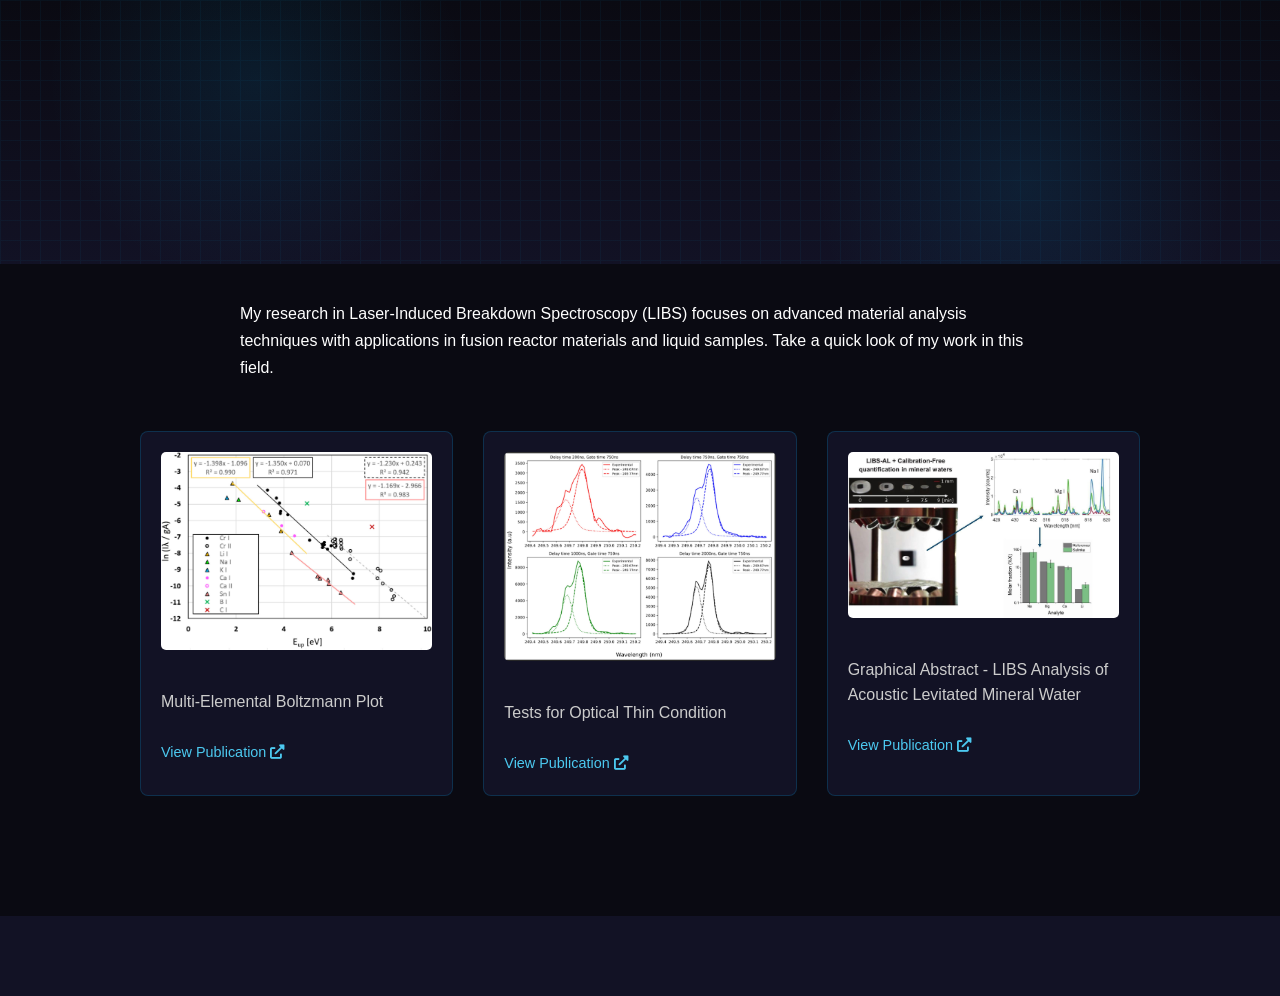
==== laser-spectroscopy.html @ bffec76e "added researchpage" ====
<!DOCTYPE html>
<html lang="en">
<head>
    <meta charset="UTF-8">
    <meta name="viewport" content="width=device-width, initial-scale=1.0">
    <title>Sanath Shetty | Laser Spectroscopy Research</title>
    <style>
        :root {
            --primary-bg: #0a0a12;
            --secondary-bg: #121225;
            --accent-blue: #00a8e8;
            --accent-light: #4cc9f0;
            --text-primary: #ffffff;
            --text-secondary: #cccccc;
        }
        
        body {
            font-family: 'Segoe UI', Tahoma, Geneva, Verdana, sans-serif;
            background-color: var(--primary-bg);
            color: var(--text-primary);
            margin: 0;
            padding: 0;
            line-height: 1.6;
        }
        
        .container {
            max-width: 1000px;
            margin: 0 auto;
            padding: 20px;
        }
        
        header {
            padding: 60px 20px 40px;
            text-align: center;
            position: relative;
            overflow: hidden;
        }
        
        .hero-bg {
            position: absolute;
            top: 0;
            left: 0;
            width: 100%;
            height: 100%;
            background: 
                radial-gradient(circle at 20% 30%, rgba(0, 168, 232, 0.1) 0%, transparent 20%),
                radial-gradient(circle at 80% 70%, rgba(0, 168, 232, 0.1) 0%, transparent 20%),
                linear-gradient(to bottom, var(--primary-bg), var(--secondary-bg));
            z-index: 1;
        }
        
        .circuit-overlay {
            position: absolute;
            top: 0;
            left: 0;
            width: 100%;
            height: 100%;
            opacity: 0.05;
            background-image: 
                linear-gradient(to right, var(--accent-blue) 1px, transparent 1px),
                linear-gradient(to bottom, var(--accent-blue) 1px, transparent 1px);
            background-size: 20px 20px;
            pointer-events: none;
            z-index: 1;
        }
        
        h1 {
            font-size: 2.5rem;
            margin: 0 0 20px;
            color: var(--accent-blue);
            text-shadow: 0 0 15px rgba(0, 168, 232, 0.5);
            line-height: 1.2;
            position: relative;
        }
        
        .back-link {
            display: inline-block;
            margin-bottom: 30px;
            color: var(--accent-light);
            text-decoration: none;
            transition: color 0.3s;
        }
        
        .back-link:hover {
            color: var(--accent-blue);
        }
        
        .gallery {
            display: grid;
            grid-template-columns: repeat(auto-fit, minmax(300px, 1fr));
            gap: 30px;
            margin: 50px 0;
        }
        
        .gallery-item {
            background-color: var(--secondary-bg);
            padding: 20px;
            border-radius: 8px;
            transition: transform 0.3s ease;
            border: 1px solid rgba(0, 168, 232, 0.2);
        }
        
        .gallery-item:hover {
            transform: translateY(-5px);
            box-shadow: 0 10px 20px rgba(0, 168, 232, 0.1);
            border-color: var(--accent-blue);
        }
        
        .gallery-img {
            width: 100%;
            height: auto;
            border-radius: 5px;
            margin-bottom: 15px;
            transition: opacity 0.3s;
        }
        
        .gallery-img:hover {
            opacity: 0.9;
        }
        
        .gallery-caption {
            font-size: 1rem;
            color: var(--text-secondary);
        }
        
        .pub-link {
            color: var(--accent-light);
            text-decoration: none;
            font-size: 0.9rem;
            display: inline-block;
            margin-top: 10px;
            transition: color 0.3s;
        }
        
        .pub-link:hover {
            color: var(--accent-blue);
            text-decoration: underline;
        }
        
        .description {
            max-width: 800px;
            margin: 0 auto 50px;
            line-height: 1.7;
        }
        
        footer {
            text-align: center;
            padding: 40px 20px;
            background-color: var(--secondary-bg);
            margin-top: 50px;
        }
        
        @media (max-width: 768px) {
            h1 {
                font-size: 2rem;
            }
            
            .gallery {
                grid-template-columns: 1fr;
            }
        }
    </style>
    <link rel="stylesheet" href="https://cdnjs.cloudflare.com/ajax/libs/font-awesome/6.0.0-beta3/css/all.min.css">
</head>
<body>
    <header>
        <div class="hero-bg"></div>
        <div class="circuit-overlay"></div>
        <div class="container">
            <a href="index.html" class="back-link"><i class="fas fa-arrow-left"></i> Back to Main Page</a>
            <h1>Laser Spectroscopy Research</h1>
        </div>
    </header>
    
    <main class="container">
        <div class="description">
            <p>My research in Laser-Induced Breakdown Spectroscopy (LIBS) focuses on advanced material analysis techniques with applications in fusion reactor materials and liquid samples. Take a quick look of my work in this field.</p>
        </div>
        
        <div class="gallery">
            <div class="gallery-item">
                <a href="https://doi.org/10.1016/j.nme.2023.101547" target="_blank" rel="noopener noreferrer">
                    <img src="images/BP_screws.jpg" alt="LIBS Research Image 1" class="gallery-img">
                </a>
                <p class="gallery-caption">Multi-Elemental Boltzmann Plot</p>
                <a href="https://doi.org/10.1016/j.nme.2023.101547" class="pub-link" target="_blank" rel="noopener noreferrer">
                    View Publication <i class="fas fa-external-link-alt"></i>
                </a>
            </div>
            
            <div class="gallery-item">
                <a href="https://doi.org/10.1016/j.sab.2025.107218" target="_blank" rel="noopener noreferrer">
                    <img src="images/opticalThin.jpg" alt="LIBS Research Image 2" class="gallery-img">
                </a>
                <p class="gallery-caption">Tests for Optical Thin Condition</p>
                <a href="https://doi.org/10.1016/j.sab.2025.107218" class="pub-link" target="_blank" rel="noopener noreferrer">
                    View Publication <i class="fas fa-external-link-alt"></i>
                </a>
            </div>
            
            <div class="gallery-item">
                <a href="https://doi.org/10.1016/j.sab.2025.107286" target="_blank" rel="noopener noreferrer">
                    <img src="images/graphic_abs_minlev.jpg" alt="LIBS Research Image 3" class="gallery-img">
                </a>
                <p class="gallery-caption">Graphical Abstract - LIBS Analysis of Acoustic Levitated Mineral Water</p>
                <a href="https://doi.org/10.1016/j.sab.2025.107286" class="pub-link" target="_blank" rel="noopener noreferrer">
                    View Publication <i class="fas fa-external-link-alt"></i>
                </a>
            </div>
        </div>
    </main>
    
    <footer>
        
    </footer>
</body>
</html>
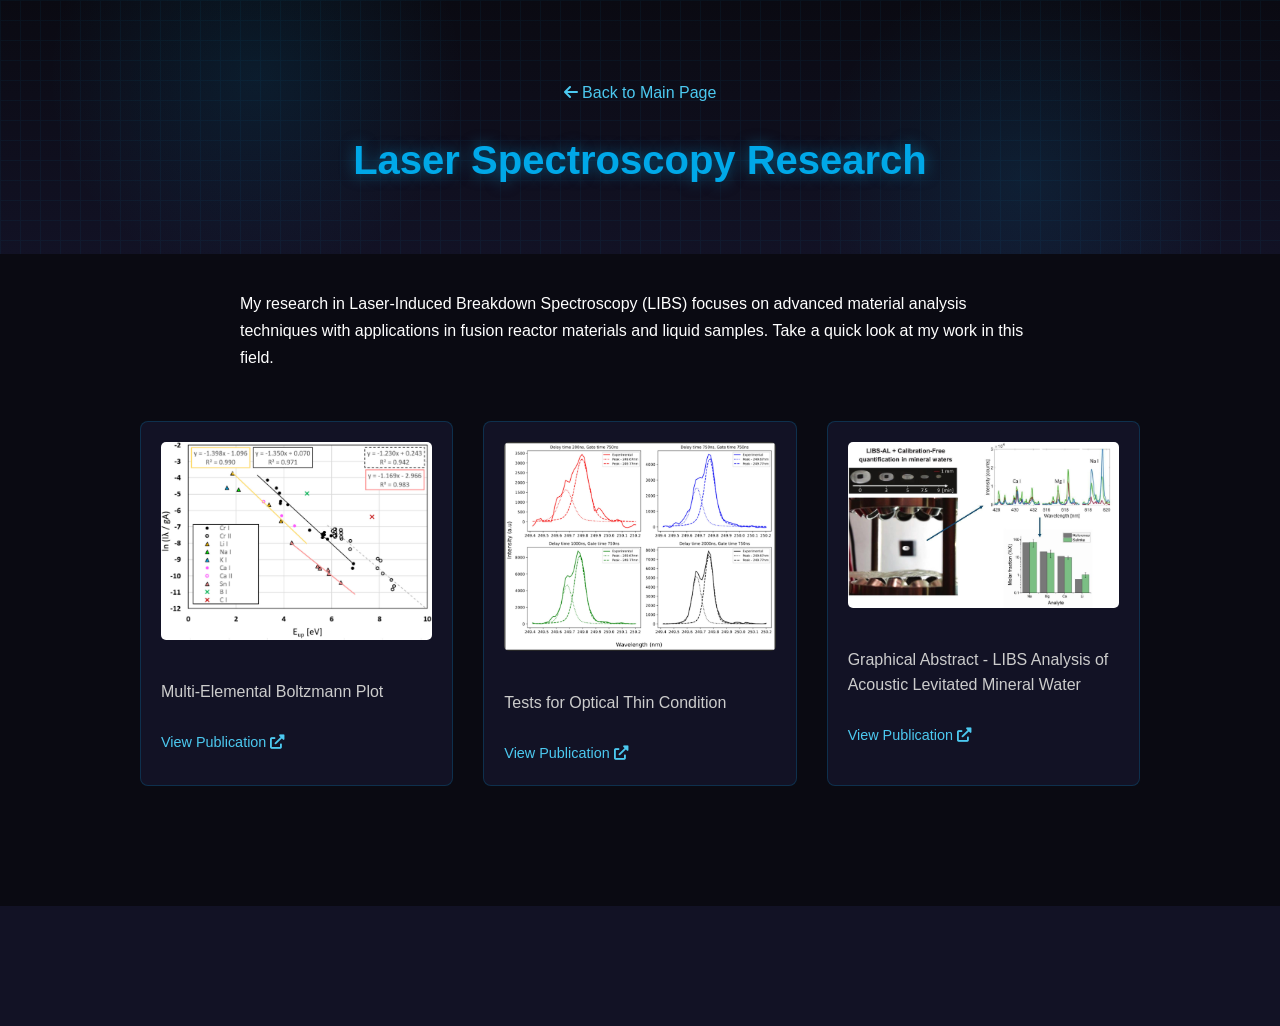
==== commit 95772dba: "added pic.html" ====
--- a/laser-spectroscopy.html
+++ b/laser-spectroscopy.html
@@ -13,7 +13,7 @@
             --text-primary: #ffffff;
             --text-secondary: #cccccc;
         }
-        
+
         body {
             font-family: 'Segoe UI', Tahoma, Geneva, Verdana, sans-serif;
             background-color: var(--primary-bg);
@@ -22,20 +22,20 @@
             padding: 0;
             line-height: 1.6;
         }
-        
+
         .container {
             max-width: 1000px;
             margin: 0 auto;
             padding: 20px;
         }
-        
+
         header {
             padding: 60px 20px 40px;
             text-align: center;
             position: relative;
             overflow: hidden;
         }
-        
+
         .hero-bg {
             position: absolute;
             top: 0;
@@ -48,7 +48,7 @@
                 linear-gradient(to bottom, var(--primary-bg), var(--secondary-bg));
             z-index: 1;
         }
-        
+
         .circuit-overlay {
             position: absolute;
             top: 0;
@@ -63,35 +63,46 @@
             pointer-events: none;
             z-index: 1;
         }
-        
+
         h1 {
             font-size: 2.5rem;
-            margin: 0 0 20px;
+            margin: 0 0 10px;
             color: var(--accent-blue);
             text-shadow: 0 0 15px rgba(0, 168, 232, 0.5);
             line-height: 1.2;
             position: relative;
-        }
-        
+            z-index: 2;
+        }
+
+        .section-subtitle {
+            font-size: 1.8rem;
+            color: var(--accent-blue);
+            margin-top: 10px;
+            z-index: 2;
+            position: relative;
+        }
+
         .back-link {
             display: inline-block;
             margin-bottom: 30px;
             color: var(--accent-light);
             text-decoration: none;
             transition: color 0.3s;
-        }
-        
+            z-index: 2;
+            position: relative;
+        }
+
         .back-link:hover {
             color: var(--accent-blue);
         }
-        
+
         .gallery {
             display: grid;
             grid-template-columns: repeat(auto-fit, minmax(300px, 1fr));
             gap: 30px;
             margin: 50px 0;
         }
-        
+
         .gallery-item {
             background-color: var(--secondary-bg);
             padding: 20px;
@@ -99,13 +110,13 @@
             transition: transform 0.3s ease;
             border: 1px solid rgba(0, 168, 232, 0.2);
         }
-        
+
         .gallery-item:hover {
             transform: translateY(-5px);
             box-shadow: 0 10px 20px rgba(0, 168, 232, 0.1);
             border-color: var(--accent-blue);
         }
-        
+
         .gallery-img {
             width: 100%;
             height: auto;
@@ -113,16 +124,16 @@
             margin-bottom: 15px;
             transition: opacity 0.3s;
         }
-        
+
         .gallery-img:hover {
             opacity: 0.9;
         }
-        
+
         .gallery-caption {
             font-size: 1rem;
             color: var(--text-secondary);
         }
-        
+
         .pub-link {
             color: var(--accent-light);
             text-decoration: none;
@@ -131,30 +142,34 @@
             margin-top: 10px;
             transition: color 0.3s;
         }
-        
+
         .pub-link:hover {
             color: var(--accent-blue);
             text-decoration: underline;
         }
-        
+
         .description {
             max-width: 800px;
             margin: 0 auto 50px;
             line-height: 1.7;
         }
-        
+
         footer {
             text-align: center;
             padding: 40px 20px;
             background-color: var(--secondary-bg);
             margin-top: 50px;
         }
-        
+
         @media (max-width: 768px) {
             h1 {
                 font-size: 2rem;
             }
-            
+
+            .section-subtitle {
+                font-size: 1.5rem;
+            }
+
             .gallery {
                 grid-template-columns: 1fr;
             }
@@ -171,12 +186,12 @@
             <h1>Laser Spectroscopy Research</h1>
         </div>
     </header>
-    
+
     <main class="container">
         <div class="description">
-            <p>My research in Laser-Induced Breakdown Spectroscopy (LIBS) focuses on advanced material analysis techniques with applications in fusion reactor materials and liquid samples. Take a quick look of my work in this field.</p>
-        </div>
-        
+            <p>My research in Laser-Induced Breakdown Spectroscopy (LIBS) focuses on advanced material analysis techniques with applications in fusion reactor materials and liquid samples. Take a quick look at my work in this field.</p>
+        </div>
+
         <div class="gallery">
             <div class="gallery-item">
                 <a href="https://doi.org/10.1016/j.nme.2023.101547" target="_blank" rel="noopener noreferrer">
@@ -187,7 +202,7 @@
                     View Publication <i class="fas fa-external-link-alt"></i>
                 </a>
             </div>
-            
+
             <div class="gallery-item">
                 <a href="https://doi.org/10.1016/j.sab.2025.107218" target="_blank" rel="noopener noreferrer">
                     <img src="images/opticalThin.jpg" alt="LIBS Research Image 2" class="gallery-img">
@@ -197,7 +212,7 @@
                     View Publication <i class="fas fa-external-link-alt"></i>
                 </a>
             </div>
-            
+
             <div class="gallery-item">
                 <a href="https://doi.org/10.1016/j.sab.2025.107286" target="_blank" rel="noopener noreferrer">
                     <img src="images/graphic_abs_minlev.jpg" alt="LIBS Research Image 3" class="gallery-img">
@@ -209,9 +224,11 @@
             </div>
         </div>
     </main>
-    
+
     <footer>
-        
+        <div class="container">
+            <!-- Optional footer content -->
+        </div>
     </footer>
 </body>
-</html>+</html>
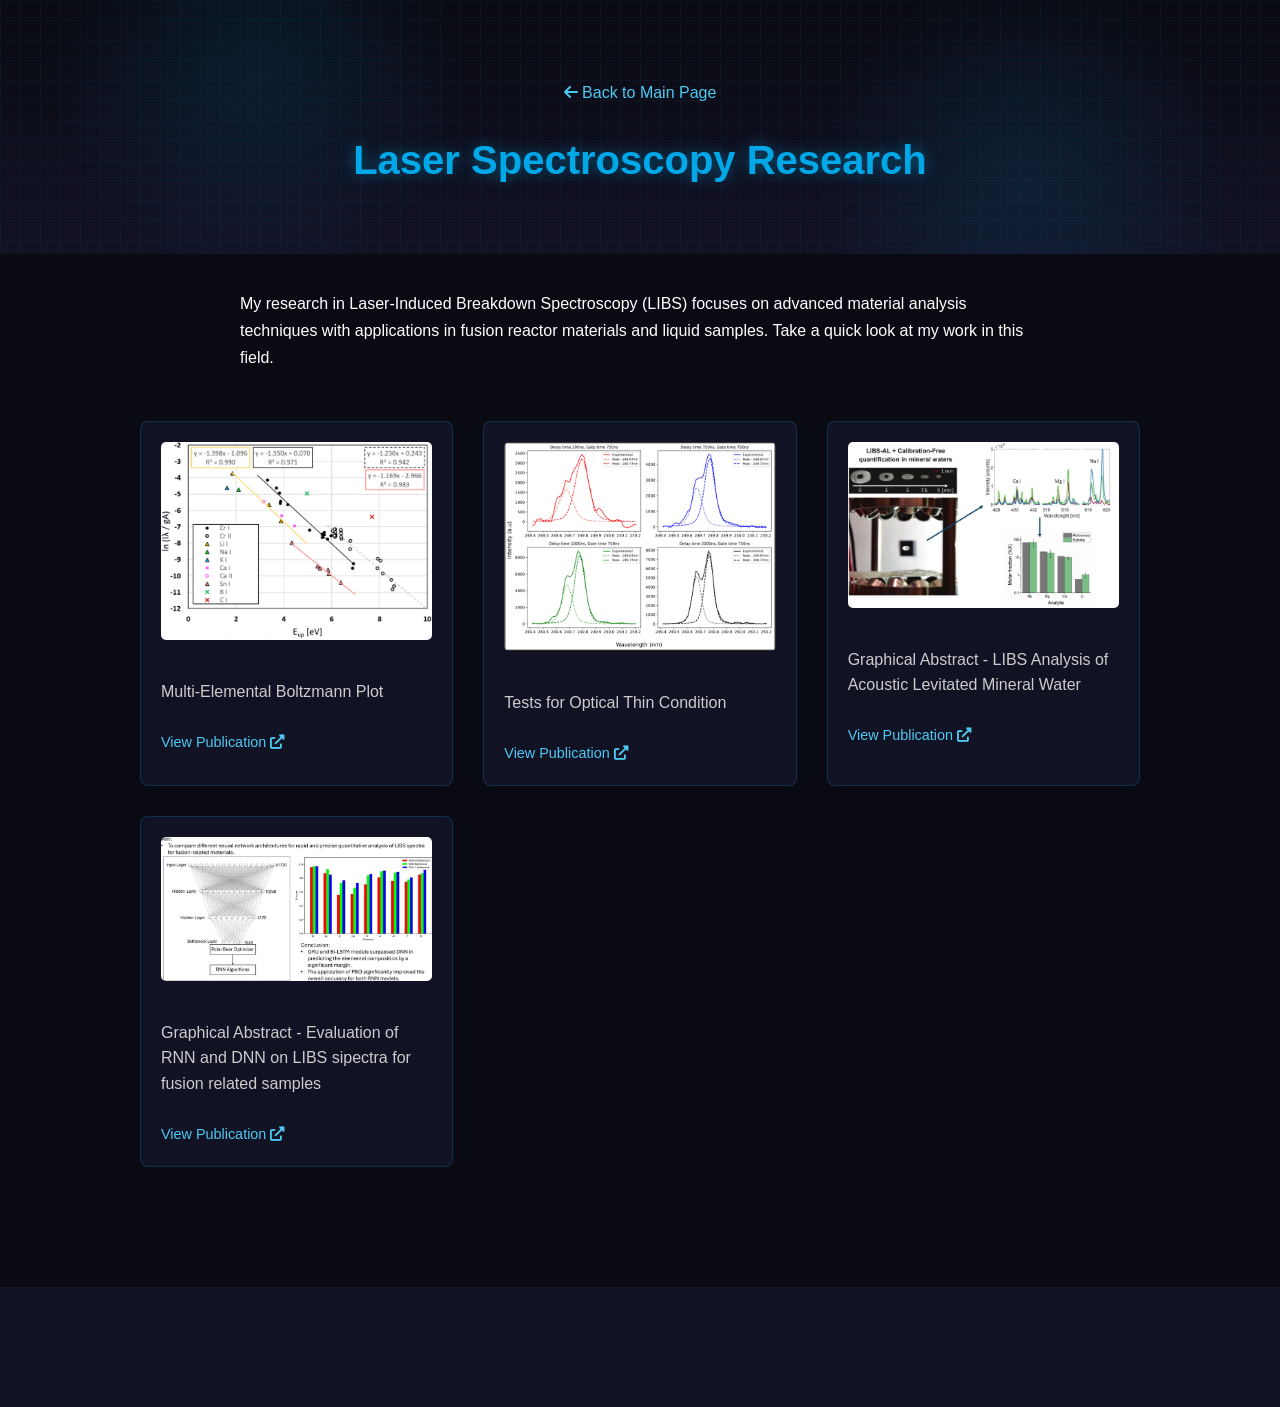
==== commit 4484e4be: "added ml.html" ====
--- a/laser-spectroscopy.html
+++ b/laser-spectroscopy.html
@@ -222,6 +222,17 @@
                     View Publication <i class="fas fa-external-link-alt"></i>
                 </a>
             </div>
+			
+			<div class="gallery-item">
+                <a href="https://doi.org/10.1016/j.nme.2025.101994" target="_blank" rel="noopener noreferrer">
+                    <img src="images/rnn.jpg" alt="LIBS Research Image 4" class="gallery-img">
+                </a>
+                <p class="gallery-caption">Graphical Abstract - Evaluation of RNN and DNN on LIBS sipectra for fusion related samples</p>
+                <a href="https://doi.org/10.1016/j.nme.2025.101994" class="pub-link" target="_blank" rel="noopener noreferrer">
+                    View Publication <i class="fas fa-external-link-alt"></i>
+                </a>
+            </div>
+			
         </div>
     </main>
 
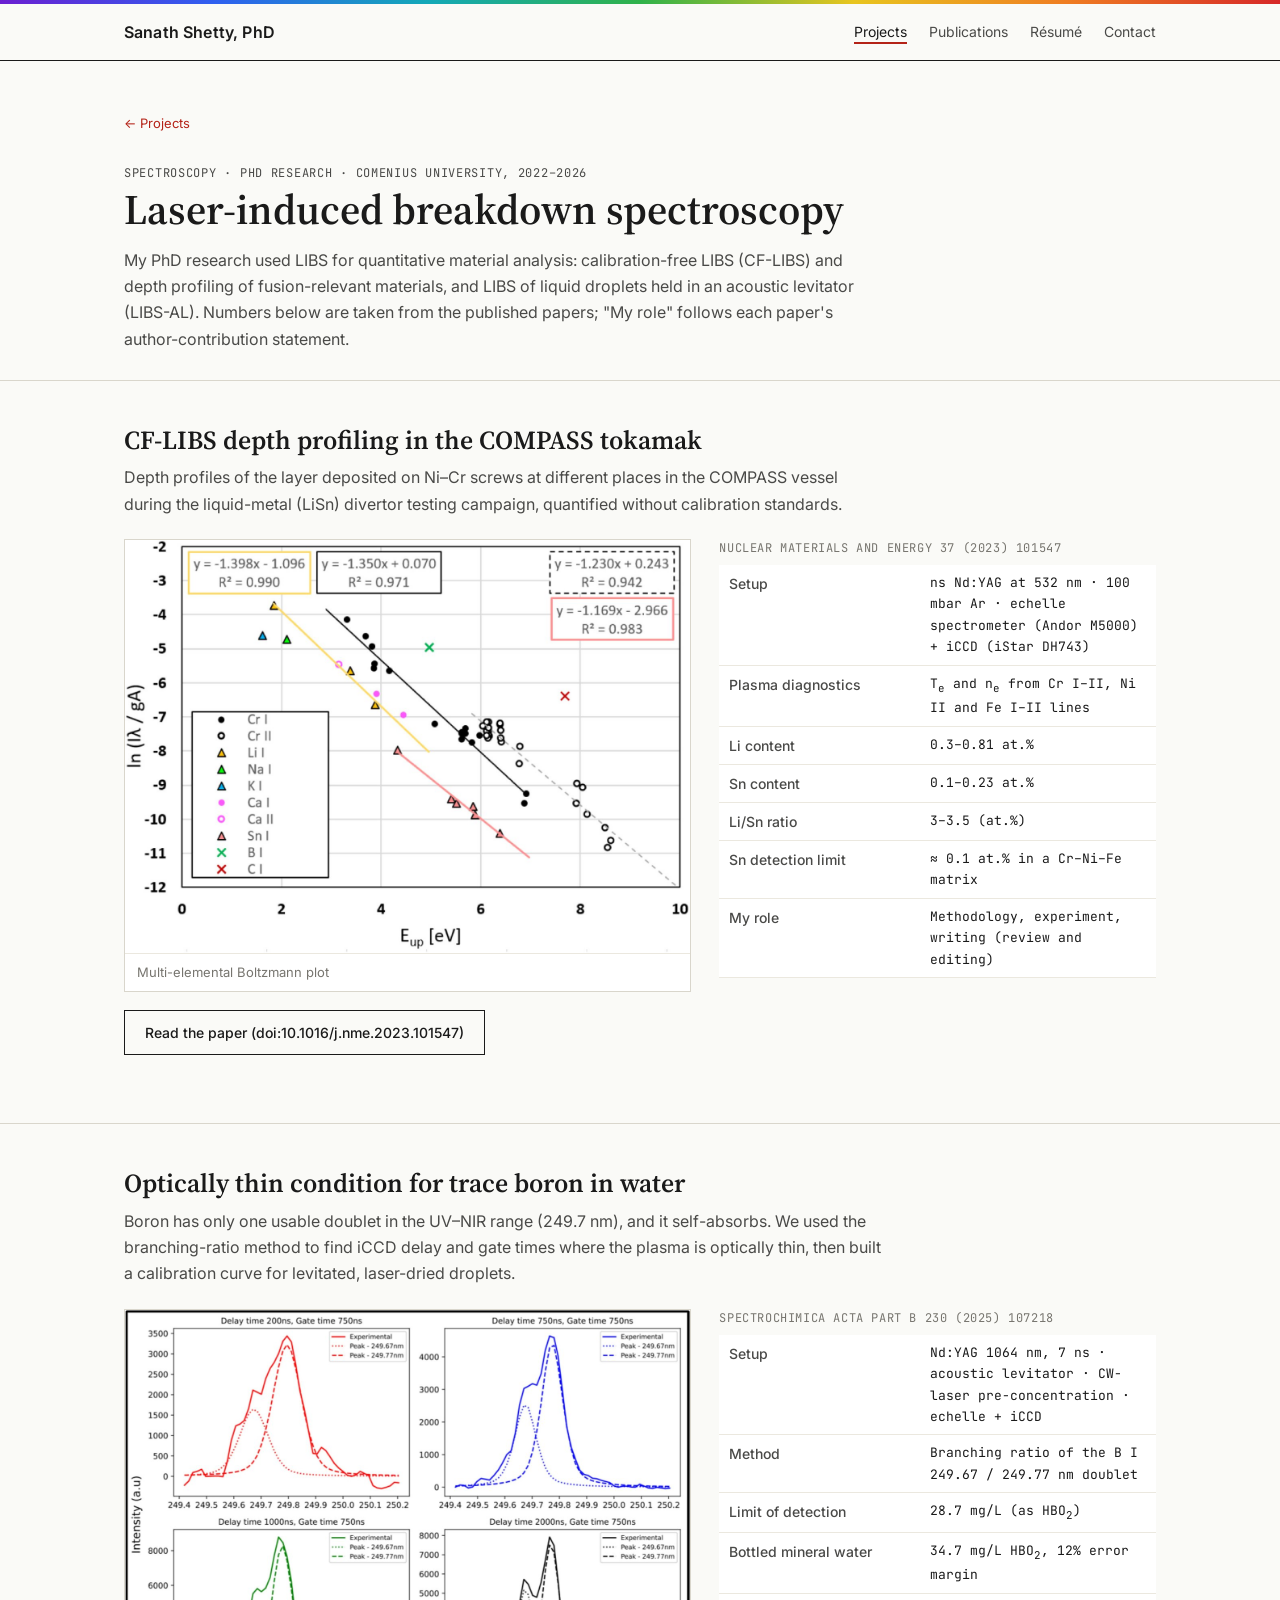
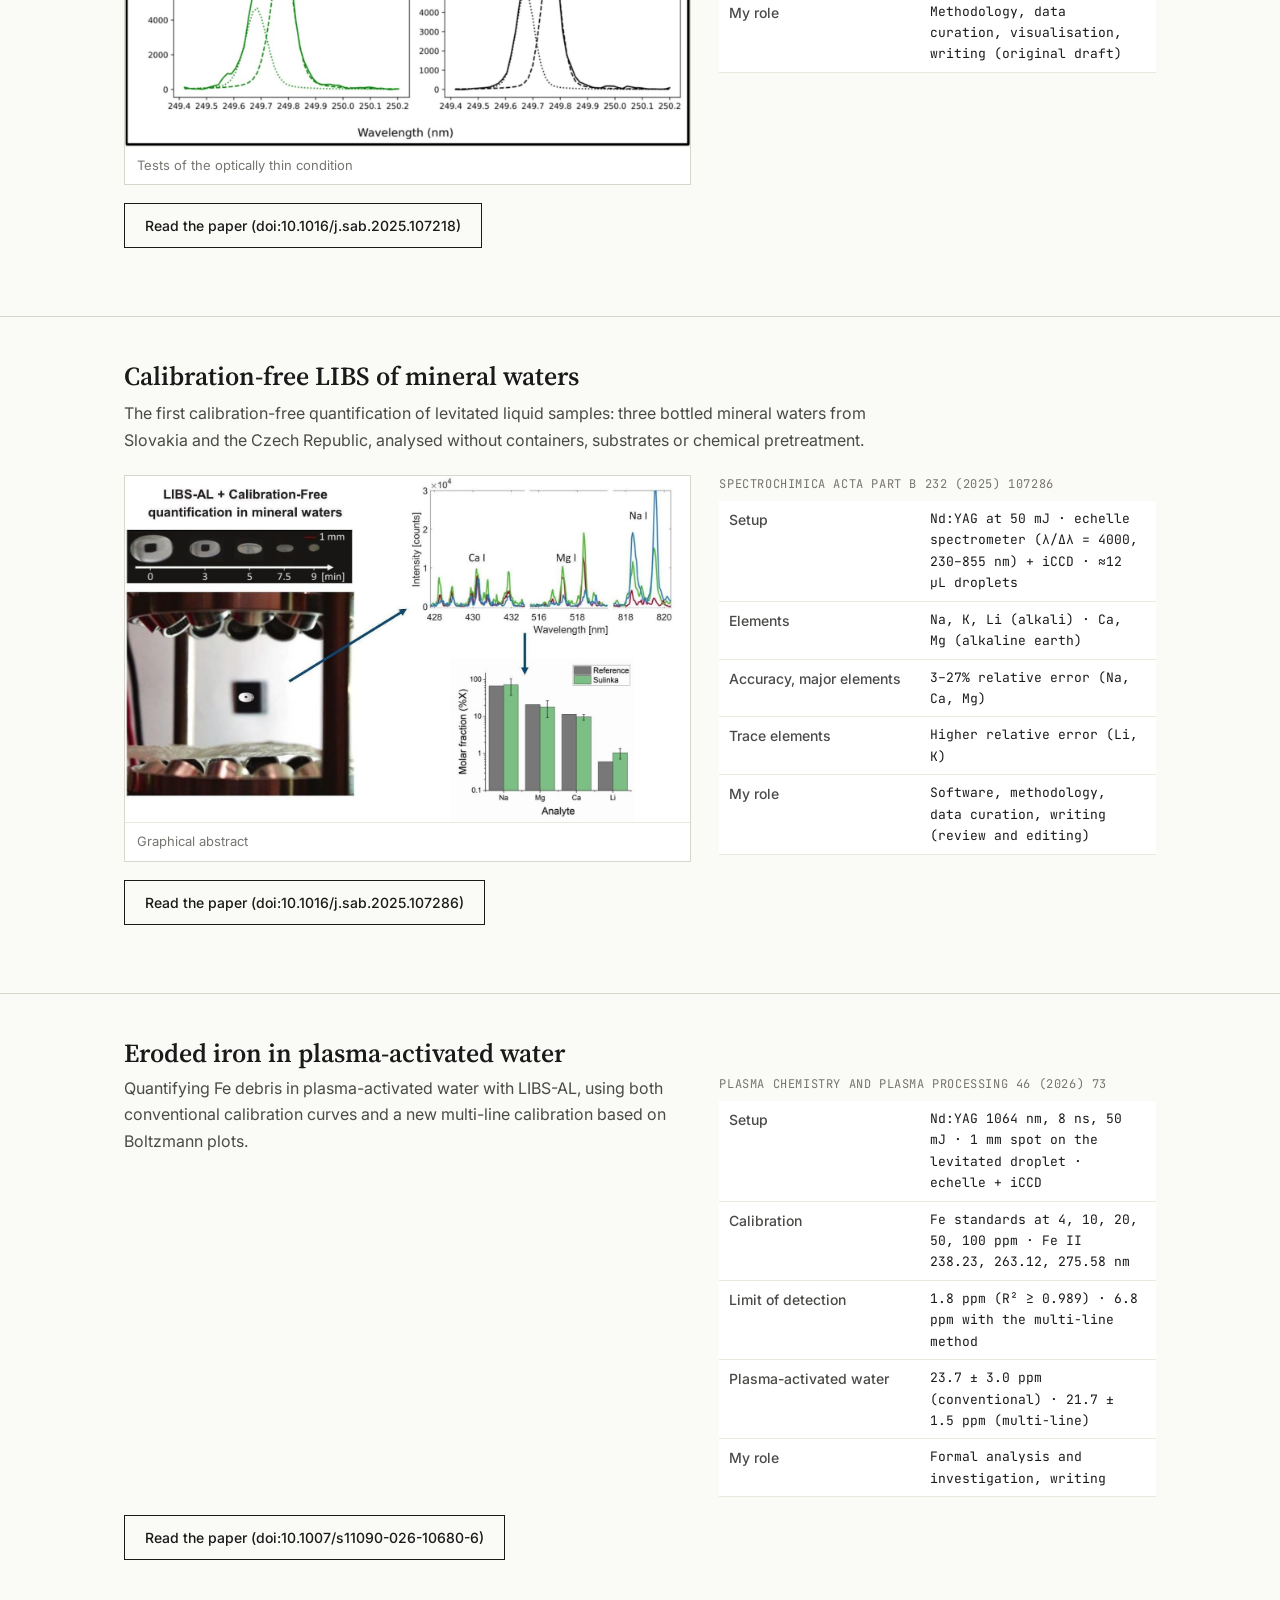
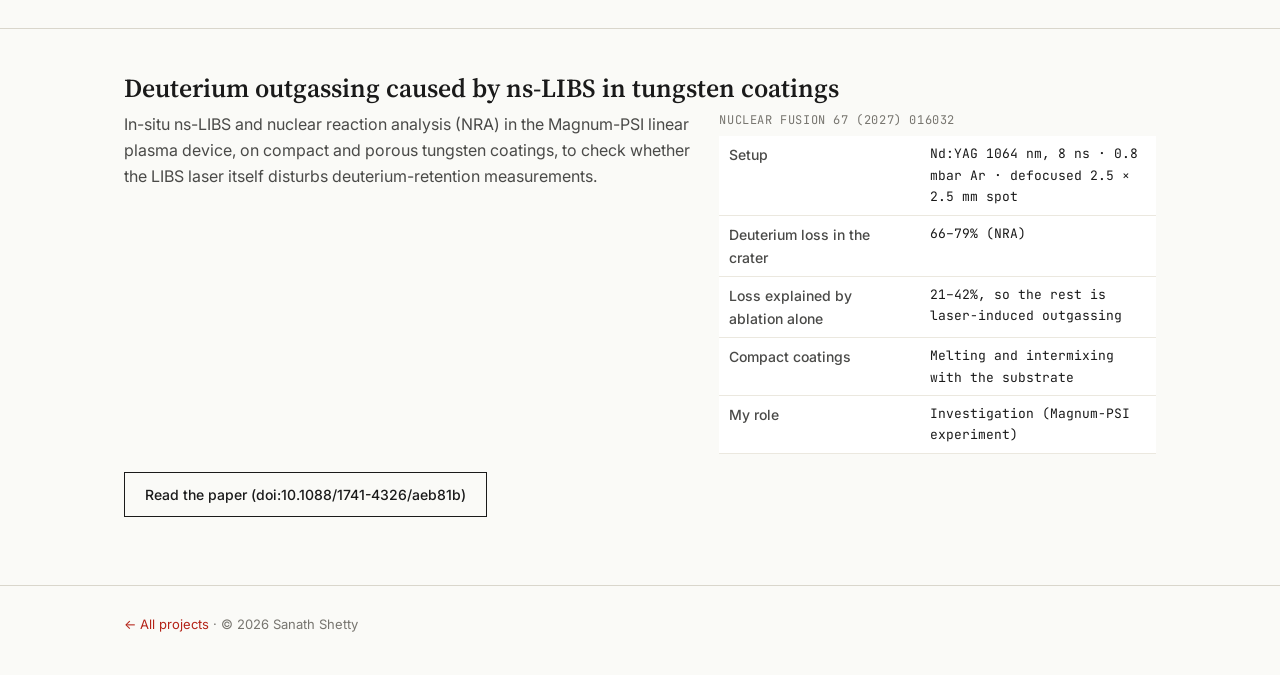
==== commit 533bb41a: "updated theme and resume" ====
--- a/laser-spectroscopy.html
+++ b/laser-spectroscopy.html
@@ -1,245 +1,112 @@
 <!DOCTYPE html>
 <html lang="en">
 <head>
-    <meta charset="UTF-8">
-    <meta name="viewport" content="width=device-width, initial-scale=1.0">
-    <title>Sanath Shetty | Laser Spectroscopy Research</title>
-    <style>
-        :root {
-            --primary-bg: #0a0a12;
-            --secondary-bg: #121225;
-            --accent-blue: #00a8e8;
-            --accent-light: #4cc9f0;
-            --text-primary: #ffffff;
-            --text-secondary: #cccccc;
-        }
-
-        body {
-            font-family: 'Segoe UI', Tahoma, Geneva, Verdana, sans-serif;
-            background-color: var(--primary-bg);
-            color: var(--text-primary);
-            margin: 0;
-            padding: 0;
-            line-height: 1.6;
-        }
-
-        .container {
-            max-width: 1000px;
-            margin: 0 auto;
-            padding: 20px;
-        }
-
-        header {
-            padding: 60px 20px 40px;
-            text-align: center;
-            position: relative;
-            overflow: hidden;
-        }
-
-        .hero-bg {
-            position: absolute;
-            top: 0;
-            left: 0;
-            width: 100%;
-            height: 100%;
-            background: 
-                radial-gradient(circle at 20% 30%, rgba(0, 168, 232, 0.1) 0%, transparent 20%),
-                radial-gradient(circle at 80% 70%, rgba(0, 168, 232, 0.1) 0%, transparent 20%),
-                linear-gradient(to bottom, var(--primary-bg), var(--secondary-bg));
-            z-index: 1;
-        }
-
-        .circuit-overlay {
-            position: absolute;
-            top: 0;
-            left: 0;
-            width: 100%;
-            height: 100%;
-            opacity: 0.05;
-            background-image: 
-                linear-gradient(to right, var(--accent-blue) 1px, transparent 1px),
-                linear-gradient(to bottom, var(--accent-blue) 1px, transparent 1px);
-            background-size: 20px 20px;
-            pointer-events: none;
-            z-index: 1;
-        }
-
-        h1 {
-            font-size: 2.5rem;
-            margin: 0 0 10px;
-            color: var(--accent-blue);
-            text-shadow: 0 0 15px rgba(0, 168, 232, 0.5);
-            line-height: 1.2;
-            position: relative;
-            z-index: 2;
-        }
-
-        .section-subtitle {
-            font-size: 1.8rem;
-            color: var(--accent-blue);
-            margin-top: 10px;
-            z-index: 2;
-            position: relative;
-        }
-
-        .back-link {
-            display: inline-block;
-            margin-bottom: 30px;
-            color: var(--accent-light);
-            text-decoration: none;
-            transition: color 0.3s;
-            z-index: 2;
-            position: relative;
-        }
-
-        .back-link:hover {
-            color: var(--accent-blue);
-        }
-
-        .gallery {
-            display: grid;
-            grid-template-columns: repeat(auto-fit, minmax(300px, 1fr));
-            gap: 30px;
-            margin: 50px 0;
-        }
-
-        .gallery-item {
-            background-color: var(--secondary-bg);
-            padding: 20px;
-            border-radius: 8px;
-            transition: transform 0.3s ease;
-            border: 1px solid rgba(0, 168, 232, 0.2);
-        }
-
-        .gallery-item:hover {
-            transform: translateY(-5px);
-            box-shadow: 0 10px 20px rgba(0, 168, 232, 0.1);
-            border-color: var(--accent-blue);
-        }
-
-        .gallery-img {
-            width: 100%;
-            height: auto;
-            border-radius: 5px;
-            margin-bottom: 15px;
-            transition: opacity 0.3s;
-        }
-
-        .gallery-img:hover {
-            opacity: 0.9;
-        }
-
-        .gallery-caption {
-            font-size: 1rem;
-            color: var(--text-secondary);
-        }
-
-        .pub-link {
-            color: var(--accent-light);
-            text-decoration: none;
-            font-size: 0.9rem;
-            display: inline-block;
-            margin-top: 10px;
-            transition: color 0.3s;
-        }
-
-        .pub-link:hover {
-            color: var(--accent-blue);
-            text-decoration: underline;
-        }
-
-        .description {
-            max-width: 800px;
-            margin: 0 auto 50px;
-            line-height: 1.7;
-        }
-
-        footer {
-            text-align: center;
-            padding: 40px 20px;
-            background-color: var(--secondary-bg);
-            margin-top: 50px;
-        }
-
-        @media (max-width: 768px) {
-            h1 {
-                font-size: 2rem;
-            }
-
-            .section-subtitle {
-                font-size: 1.5rem;
-            }
-
-            .gallery {
-                grid-template-columns: 1fr;
-            }
-        }
-    </style>
-    <link rel="stylesheet" href="https://cdnjs.cloudflare.com/ajax/libs/font-awesome/6.0.0-beta3/css/all.min.css">
+<meta charset="UTF-8">
+<meta name="viewport" content="width=device-width, initial-scale=1.0">
+<title>Laser-induced breakdown spectroscopy | Sanath Shetty</title>
+<link rel="preconnect" href="https://fonts.googleapis.com">
+<link rel="preconnect" href="https://fonts.gstatic.com" crossorigin>
+<link href="https://fonts.googleapis.com/css2?family=Inter:wght@400;500;600&family=JetBrains+Mono:wght@400;500&family=Source+Serif+4:opsz,wght@8..60,600&display=swap" rel="stylesheet">
+<link rel="stylesheet" href="assets/site.css">
 </head>
 <body>
-    <header>
-        <div class="hero-bg"></div>
-        <div class="circuit-overlay"></div>
-        <div class="container">
-            <a href="index.html" class="back-link"><i class="fas fa-arrow-left"></i> Back to Main Page</a>
-            <h1>Laser Spectroscopy Research</h1>
-        </div>
-    </header>
-
-    <main class="container">
-        <div class="description">
-            <p>My research in Laser-Induced Breakdown Spectroscopy (LIBS) focuses on advanced material analysis techniques with applications in fusion reactor materials and liquid samples. Take a quick look at my work in this field.</p>
-        </div>
-
-        <div class="gallery">
-            <div class="gallery-item">
-                <a href="https://doi.org/10.1016/j.nme.2023.101547" target="_blank" rel="noopener noreferrer">
-                    <img src="images/BP_screws.jpg" alt="LIBS Research Image 1" class="gallery-img">
-                </a>
-                <p class="gallery-caption">Multi-Elemental Boltzmann Plot</p>
-                <a href="https://doi.org/10.1016/j.nme.2023.101547" class="pub-link" target="_blank" rel="noopener noreferrer">
-                    View Publication <i class="fas fa-external-link-alt"></i>
-                </a>
-            </div>
-
-            <div class="gallery-item">
-                <a href="https://doi.org/10.1016/j.sab.2025.107218" target="_blank" rel="noopener noreferrer">
-                    <img src="images/opticalThin.jpg" alt="LIBS Research Image 2" class="gallery-img">
-                </a>
-                <p class="gallery-caption">Tests for Optical Thin Condition</p>
-                <a href="https://doi.org/10.1016/j.sab.2025.107218" class="pub-link" target="_blank" rel="noopener noreferrer">
-                    View Publication <i class="fas fa-external-link-alt"></i>
-                </a>
-            </div>
-
-            <div class="gallery-item">
-                <a href="https://doi.org/10.1016/j.sab.2025.107286" target="_blank" rel="noopener noreferrer">
-                    <img src="images/graphic_abs_minlev.jpg" alt="LIBS Research Image 3" class="gallery-img">
-                </a>
-                <p class="gallery-caption">Graphical Abstract - LIBS Analysis of Acoustic Levitated Mineral Water</p>
-                <a href="https://doi.org/10.1016/j.sab.2025.107286" class="pub-link" target="_blank" rel="noopener noreferrer">
-                    View Publication <i class="fas fa-external-link-alt"></i>
-                </a>
-            </div>
-			
-			<div class="gallery-item">
-                <a href="https://doi.org/10.1016/j.nme.2025.101994" target="_blank" rel="noopener noreferrer">
-                    <img src="images/rnn.jpg" alt="LIBS Research Image 4" class="gallery-img">
-                </a>
-                <p class="gallery-caption">Graphical Abstract - Evaluation of RNN and DNN on LIBS sipectra for fusion related samples</p>
-                <a href="https://doi.org/10.1016/j.nme.2025.101994" class="pub-link" target="_blank" rel="noopener noreferrer">
-                    View Publication <i class="fas fa-external-link-alt"></i>
-                </a>
-            </div>
-			
-        </div>
-    </main>
-
-    <footer>
-        <div class="container">
-            <!-- Optional footer content -->
-        </div>
-    </footer>
+<div class="spectrum"></div>
+<nav class="nav">
+  <div class="wrap">
+    <a class="brand" href="index.html">Sanath Shetty, PhD</a>
+    <ul>
+      <li><a href="index.html#projects" class="active">Projects</a></li>
+      <li><a href="index.html#publications">Publications</a></li>
+      <li><a href="resume.html">Résumé</a></li>
+      <li><a href="index.html#contact">Contact</a></li>
+    </ul>
+  </div>
+</nav>
+<main>
+<header class="page-head"><div class="wrap">
+  <a class="crumb" href="index.html#projects">← Projects</a>
+  <p class="eyebrow">Spectroscopy · PhD research · Comenius University, 2022–2026</p>
+  <h1>Laser-induced breakdown spectroscopy</h1>
+  <p>My PhD research used LIBS for quantitative material analysis: calibration-free LIBS (CF-LIBS) and depth profiling of fusion-relevant materials, and LIBS of liquid droplets held in an acoustic levitator (LIBS-AL). Numbers below are taken from the published papers; "My role" follows each paper's author-contribution statement.</p>
+</div></header>
+<section class="study" id="compass"><div class="wrap">
+  <h2>CF-LIBS depth profiling in the COMPASS tokamak</h2>
+  <p class="lead">Depth profiles of the layer deposited on Ni–Cr screws at different places in the COMPASS vessel during the liquid-metal (LiSn) divertor testing campaign, quantified without calibration standards.</p>
+  <div class="two">
+    <figure><img src="images/web/BP_screws.jpg" alt="Multi-elemental Boltzmann plot" loading="lazy"><figcaption>Multi-elemental Boltzmann plot</figcaption></figure>
+    <table class="data"><caption>Nuclear Materials and Energy 37 (2023) 101547</caption>
+          <tr><th>Setup</th><td>ns Nd:YAG at 532 nm · 100 mbar Ar · echelle spectrometer (Andor M5000) + iCCD (iStar DH743)</td></tr>
+          <tr><th>Plasma diagnostics</th><td>T<sub>e</sub> and n<sub>e</sub> from Cr I–II, Ni II and Fe I–II lines</td></tr>
+          <tr><th>Li content</th><td>0.3–0.81 at.%</td></tr>
+          <tr><th>Sn content</th><td>0.1–0.23 at.%</td></tr>
+          <tr><th>Li/Sn ratio</th><td>3–3.5 (at.%)</td></tr>
+          <tr><th>Sn detection limit</th><td>≈ 0.1 at.% in a Cr–Ni–Fe matrix</td></tr>
+          <tr><th>My role</th><td>Methodology, experiment, writing (review and editing)</td></tr>
+    </table>
+  </div>
+  <p class="links"><a class="btn" href="https://doi.org/10.1016/j.nme.2023.101547" target="_blank" rel="noopener">Read the paper (doi:10.1016/j.nme.2023.101547)</a></p>
+</div></section>
+<section class="study" id="boron"><div class="wrap">
+  <h2>Optically thin condition for trace boron in water</h2>
+  <p class="lead">Boron has only one usable doublet in the UV–NIR range (249.7 nm), and it self-absorbs. We used the branching-ratio method to find iCCD delay and gate times where the plasma is optically thin, then built a calibration curve for levitated, laser-dried droplets.</p>
+  <div class="two">
+    <figure><img src="images/web/opticalThin.jpg" alt="Tests of the optically thin condition" loading="lazy"><figcaption>Tests of the optically thin condition</figcaption></figure>
+    <table class="data"><caption>Spectrochimica Acta Part B 230 (2025) 107218</caption>
+          <tr><th>Setup</th><td>Nd:YAG 1064 nm, 7 ns · acoustic levitator · CW-laser pre-concentration · echelle + iCCD</td></tr>
+          <tr><th>Method</th><td>Branching ratio of the B I 249.67 / 249.77 nm doublet</td></tr>
+          <tr><th>Limit of detection</th><td>28.7 mg/L (as HBO<sub>2</sub>)</td></tr>
+          <tr><th>Bottled mineral water</th><td>34.7 mg/L HBO<sub>2</sub>, 12% error margin</td></tr>
+          <tr><th>My role</th><td>Methodology, data curation, visualisation, writing (original draft)</td></tr>
+    </table>
+  </div>
+  <p class="links"><a class="btn" href="https://doi.org/10.1016/j.sab.2025.107218" target="_blank" rel="noopener">Read the paper (doi:10.1016/j.sab.2025.107218)</a></p>
+</div></section>
+<section class="study" id="mineral"><div class="wrap">
+  <h2>Calibration-free LIBS of mineral waters</h2>
+  <p class="lead">The first calibration-free quantification of levitated liquid samples: three bottled mineral waters from Slovakia and the Czech Republic, analysed without containers, substrates or chemical pretreatment.</p>
+  <div class="two">
+    <figure><img src="images/web/graphic_abs_minlev.jpg" alt="Graphical abstract" loading="lazy"><figcaption>Graphical abstract</figcaption></figure>
+    <table class="data"><caption>Spectrochimica Acta Part B 232 (2025) 107286</caption>
+          <tr><th>Setup</th><td>Nd:YAG at 50 mJ · echelle spectrometer (λ/Δλ = 4000, 230–855 nm) + iCCD · ≈12 µL droplets</td></tr>
+          <tr><th>Elements</th><td>Na, K, Li (alkali) · Ca, Mg (alkaline earth)</td></tr>
+          <tr><th>Accuracy, major elements</th><td>3–27% relative error (Na, Ca, Mg)</td></tr>
+          <tr><th>Trace elements</th><td>Higher relative error (Li, K)</td></tr>
+          <tr><th>My role</th><td>Software, methodology, data curation, writing (review and editing)</td></tr>
+    </table>
+  </div>
+  <p class="links"><a class="btn" href="https://doi.org/10.1016/j.sab.2025.107286" target="_blank" rel="noopener">Read the paper (doi:10.1016/j.sab.2025.107286)</a></p>
+</div></section>
+<section class="study" id="iron"><div class="wrap">
+  <h2>Eroded iron in plasma-activated water</h2>
+  
+  <div class="two">
+    <div><p class="lead" style="margin-top:0">Quantifying Fe debris in plasma-activated water with LIBS-AL, using both conventional calibration curves and a new multi-line calibration based on Boltzmann plots.</p></div>
+    <table class="data"><caption>Plasma Chemistry and Plasma Processing 46 (2026) 73</caption>
+          <tr><th>Setup</th><td>Nd:YAG 1064 nm, 8 ns, 50 mJ · 1 mm spot on the levitated droplet · echelle + iCCD</td></tr>
+          <tr><th>Calibration</th><td>Fe standards at 4, 10, 20, 50, 100 ppm · Fe II 238.23, 263.12, 275.58 nm</td></tr>
+          <tr><th>Limit of detection</th><td>1.8 ppm (R² ≥ 0.989) · 6.8 ppm with the multi-line method</td></tr>
+          <tr><th>Plasma-activated water</th><td>23.7 ± 3.0 ppm (conventional) · 21.7 ± 1.5 ppm (multi-line)</td></tr>
+          <tr><th>My role</th><td>Formal analysis and investigation, writing</td></tr>
+    </table>
+  </div>
+  <p class="links"><a class="btn" href="https://doi.org/10.1007/s11090-026-10680-6" target="_blank" rel="noopener">Read the paper (doi:10.1007/s11090-026-10680-6)</a></p>
+</div></section>
+<section class="study" id="deuterium"><div class="wrap">
+  <h2>Deuterium outgassing caused by ns-LIBS in tungsten coatings</h2>
+  
+  <div class="two">
+    <div><p class="lead" style="margin-top:0">In-situ ns-LIBS and nuclear reaction analysis (NRA) in the Magnum-PSI linear plasma device, on compact and porous tungsten coatings, to check whether the LIBS laser itself disturbs deuterium-retention measurements.</p></div>
+    <table class="data"><caption>Nuclear Fusion 67 (2027) 016032</caption>
+          <tr><th>Setup</th><td>Nd:YAG 1064 nm, 8 ns · 0.8 mbar Ar · defocused 2.5 × 2.5 mm spot</td></tr>
+          <tr><th>Deuterium loss in the crater</th><td>66–79% (NRA)</td></tr>
+          <tr><th>Loss explained by ablation alone</th><td>21–42%, so the rest is laser-induced outgassing</td></tr>
+          <tr><th>Compact coatings</th><td>Melting and intermixing with the substrate</td></tr>
+          <tr><th>My role</th><td>Investigation (Magnum-PSI experiment)</td></tr>
+    </table>
+  </div>
+  <p class="links"><a class="btn" href="https://doi.org/10.1088/1741-4326/aeb81b" target="_blank" rel="noopener">Read the paper (doi:10.1088/1741-4326/aeb81b)</a></p>
+</div></section>
+</main>
+<footer><div class="wrap"><a href="index.html#projects">← All projects</a> · © 2026 Sanath Shetty</div></footer>
 </body>
 </html>
--- a/assets/site.css
+++ b/assets/site.css
@@ -0,0 +1,163 @@
+/* Sanath Shetty — portfolio stylesheet ("engineering datasheet") */
+:root {
+  --paper: #fafaf7;
+  --card: #ffffff;
+  --ink: #1a1a1a;
+  --ink-2: #4a4a48;
+  --ink-3: #77756f;
+  --rule: #d9d6cc;
+  --rule-soft: #ebe8df;
+  --tint: #f1efe8;
+  --accent: #b42318;
+  --accent-soft: #fbeae8;
+  --serif: "Source Serif 4", Georgia, "Times New Roman", serif;
+  --sans: "Inter", "Segoe UI", system-ui, -apple-system, sans-serif;
+  --mono: "JetBrains Mono", Consolas, "Courier New", monospace;
+  --max: 1080px;
+}
+* { box-sizing: border-box; }
+html { scroll-behavior: smooth; }
+body {
+  margin: 0; background: var(--paper); color: var(--ink);
+  font-family: var(--sans); font-size: 16px; line-height: 1.65;
+  -webkit-font-smoothing: antialiased;
+}
+img { max-width: 100%; display: block; }
+a { color: var(--accent); text-decoration: none; }
+a:hover { text-decoration: underline; }
+.wrap { max-width: var(--max); margin: 0 auto; padding: 0 24px; }
+
+/* spectrum band */
+.spectrum { height: 4px; background: linear-gradient(90deg, #6a1fd1, #2f5ff0, #13a8b8, #2fb24a, #e8c51f, #ef7d22, #d62828); }
+
+/* nav */
+.nav { border-bottom: 1px solid var(--ink); background: var(--paper); position: sticky; top: 0; z-index: 10; }
+.nav .wrap { display: flex; align-items: center; justify-content: space-between; height: 56px; gap: 16px; }
+.nav .brand { font-weight: 600; color: var(--ink); letter-spacing: .01em; }
+.nav .brand:hover { text-decoration: none; }
+.nav ul { list-style: none; display: flex; gap: 22px; margin: 0; padding: 0; font-size: 14px; }
+.nav ul a { color: var(--ink-2); }
+.nav ul a:hover, .nav ul a.active { color: var(--ink); text-decoration: none; border-bottom: 2px solid var(--accent); padding-bottom: 2px; }
+
+/* hero */
+.hero { padding: 72px 0 48px; border-bottom: 1px solid var(--rule); }
+.eyebrow { font-family: var(--mono); font-size: 12px; color: var(--ink-3); letter-spacing: .06em; text-transform: uppercase; margin: 0 0 14px; }
+h1, h2, h3 { font-family: var(--serif); font-weight: 600; line-height: 1.2; margin: 0; }
+.hero h1 { font-size: clamp(36px, 5vw, 54px); }
+.hero .sub { font-size: 19px; color: var(--ink-2); margin: 10px 0 22px; }
+.hero .bio { max-width: 720px; color: var(--ink-2); margin: 0 0 28px; }
+.btn { display: inline-block; padding: 10px 20px; border: 1px solid var(--ink); color: var(--ink); font-size: 14px; font-weight: 500; margin: 0 8px 8px 0; background: transparent; }
+.btn:hover { background: var(--ink); color: var(--paper); text-decoration: none; }
+.btn.primary { background: var(--ink); color: var(--paper); }
+.btn.primary:hover { background: var(--accent); border-color: var(--accent); }
+.facts { display: grid; grid-template-columns: repeat(auto-fit, minmax(200px, 1fr)); gap: 0; margin-top: 40px; border-top: 1px solid var(--rule); }
+.facts div { padding: 14px 16px 0 0; }
+.facts b { display: block; font-family: var(--mono); font-size: 12px; color: var(--ink-3); font-weight: 500; text-transform: uppercase; letter-spacing: .05em; }
+.facts span { font-size: 15px; }
+
+/* sections */
+section { padding: 56px 0; border-bottom: 1px solid var(--rule); }
+.sec-head { display: flex; align-items: baseline; justify-content: space-between; gap: 16px; flex-wrap: wrap; margin-bottom: 24px; }
+.sec-head h2 { font-size: 30px; }
+.sec-head p { margin: 4px 0 0; color: var(--ink-3); font-size: 14px; }
+
+/* filters */
+.filters { display: flex; gap: 8px; flex-wrap: wrap; }
+.filters button { font: 500 13px var(--sans); color: var(--ink-2); background: transparent; border: 1px solid var(--rule); padding: 6px 12px; cursor: pointer; }
+.filters button:hover { border-color: var(--ink); color: var(--ink); }
+.filters button.on { background: var(--ink); color: var(--paper); border-color: var(--ink); }
+
+/* project cards */
+.grid { display: grid; grid-template-columns: repeat(auto-fill, minmax(300px, 1fr)); gap: 20px; }
+.card { background: var(--card); border: 1px solid var(--rule); display: flex; flex-direction: column; color: var(--ink); transition: border-color .15s; }
+a.card:hover { border-color: var(--ink); text-decoration: none; }
+.card .fig { aspect-ratio: 16 / 10; background: #fff; border-bottom: 1px solid var(--rule-soft); overflow: hidden; display: flex; align-items: center; justify-content: center; }
+.card .fig img { width: 100%; height: 100%; object-fit: contain; }
+.card .fig.cover img { object-fit: cover; }
+.card .body { padding: 14px 16px 16px; display: flex; flex-direction: column; gap: 6px; flex: 1; }
+.tag { font-family: var(--mono); font-size: 11px; text-transform: uppercase; letter-spacing: .05em; color: var(--ink-3); }
+.tag .field { color: var(--accent); }
+.card h3 { font-size: 19px; }
+.card p { margin: 0; font-size: 14px; color: var(--ink-2); }
+.spec { font-family: var(--mono); font-size: 12px; color: var(--ink); background: var(--tint); padding: 6px 8px; margin-top: auto; line-height: 1.5; }
+.card .more { font-size: 13px; font-weight: 500; }
+.card.hide { display: none; }
+
+/* next-up strip */
+.next { display: grid; grid-template-columns: repeat(auto-fill, minmax(200px, 1fr)); gap: 0; border-top: 1px solid var(--ink); }
+.next div { padding: 14px 16px 14px 0; border-bottom: 1px solid var(--rule); }
+.next b { display: block; font-size: 14px; font-weight: 600; }
+.next span { font-size: 13px; color: var(--ink-3); }
+.next .tag { display: block; margin-bottom: 4px; }
+
+/* skills */
+.skills { display: grid; grid-template-columns: repeat(auto-fit, minmax(180px, 1fr)); gap: 24px 32px; }
+.skills h3 { font-family: var(--sans); font-size: 13px; text-transform: uppercase; letter-spacing: .05em; color: var(--ink-3); font-weight: 600; margin-bottom: 8px; }
+.skills ul { margin: 0; padding: 0; list-style: none; font-size: 15px; }
+.skills li { padding: 3px 0; border-bottom: 1px dotted var(--rule); }
+
+/* publications */
+.pubs { list-style: none; margin: 0; padding: 0; counter-reset: pub; }
+.pubs li { counter-increment: pub; display: grid; grid-template-columns: 40px 1fr; gap: 8px; padding: 14px 0; border-bottom: 1px solid var(--rule-soft); }
+.pubs li::before { content: "[" counter(pub) "]"; font-family: var(--mono); font-size: 13px; color: var(--ink-3); padding-top: 2px; }
+.pubs .t { font-weight: 500; }
+.pubs .j { font-size: 14px; color: var(--ink-3); }
+.pubs .j a { font-family: var(--mono); font-size: 12px; }
+
+/* contact + footer */
+.contact { display: flex; gap: 12px 28px; flex-wrap: wrap; font-size: 15px; }
+.contact a { color: var(--ink); border-bottom: 1px solid var(--rule); }
+.contact a:hover { border-color: var(--accent); text-decoration: none; }
+footer { padding: 28px 0 40px; font-size: 13px; color: var(--ink-3); }
+
+/* detail pages */
+.page-head { padding: 48px 0 28px; border-bottom: 1px solid var(--rule); }
+.page-head h1 { font-size: clamp(30px, 4vw, 42px); }
+.page-head p { color: var(--ink-2); max-width: 760px; margin: 12px 0 0; }
+.crumb { font-size: 13px; margin-bottom: 18px; display: inline-block; }
+.study { padding: 44px 0; border-bottom: 1px solid var(--rule); }
+.study h2 { font-size: 26px; margin-bottom: 6px; }
+.study .lead { color: var(--ink-2); max-width: 760px; margin: 8px 0 22px; }
+.two { display: grid; grid-template-columns: minmax(0, 1.3fr) minmax(0, 1fr); gap: 28px; align-items: start; }
+@media (max-width: 820px) { .two { grid-template-columns: 1fr; } }
+figure { margin: 0; background: var(--card); border: 1px solid var(--rule); }
+figure img { width: 100%; }
+figcaption { font-size: 13px; color: var(--ink-3); padding: 8px 12px; border-top: 1px solid var(--rule-soft); }
+.figs { display: grid; grid-template-columns: repeat(auto-fit, minmax(230px, 1fr)); gap: 16px; margin-top: 20px; }
+table.data { width: 100%; border-collapse: collapse; font-size: 14px; background: var(--card); }
+table.data caption { text-align: left; font-family: var(--mono); font-size: 12px; text-transform: uppercase; letter-spacing: .05em; color: var(--ink-3); padding-bottom: 6px; }
+table.data th, table.data td { text-align: left; padding: 7px 10px; border-bottom: 1px solid var(--rule-soft); vertical-align: top; }
+table.data th { font-weight: 500; color: var(--ink-2); width: 46%; }
+table.data td { font-family: var(--mono); font-size: 13px; }
+table.data.cols th { width: auto; background: var(--tint); }
+table.data.cols td:first-child { font-family: var(--sans); color: var(--ink-2); }
+.note { font-size: 13px; color: var(--ink-3); margin-top: 10px; }
+.links { margin-top: 18px; }
+
+@media (max-width: 640px) {
+  .nav ul { gap: 14px; font-size: 13px; }
+  .nav ul li.opt { display: none; }
+  .hero { padding: 48px 0 36px; }
+}
+@media print {
+  .nav, .filters, .spectrum { display: none; }
+  body { background: #fff; }
+  section, .study { break-inside: avoid; }
+}
+
+/* résumé */
+.cv { padding: 32px 0; }
+.cv h2 { font-size: 22px; margin-bottom: 14px; }
+.cv p { max-width: 820px; color: var(--ink-2); margin: 0; }
+.cv-item { padding: 12px 0; border-bottom: 1px solid var(--rule-soft); }
+.cv-item:last-child { border-bottom: 0; }
+.cv-row { display: flex; justify-content: space-between; gap: 16px; flex-wrap: wrap; }
+.cv-date { font-family: var(--mono); font-size: 13px; color: var(--ink-3); }
+.cv-org { font-size: 14px; color: var(--ink-3); }
+.cv-item ul, ul.plain { margin: 8px 0 0; padding-left: 20px; font-size: 15px; color: var(--ink-2); }
+.cv-item li, ul.plain li { padding: 2px 0; }
+@media print {
+  .noprint, footer { display: none; }
+  .cv, .page-head { padding: 14px 0; }
+  .cv-item { break-inside: avoid; }
+}
